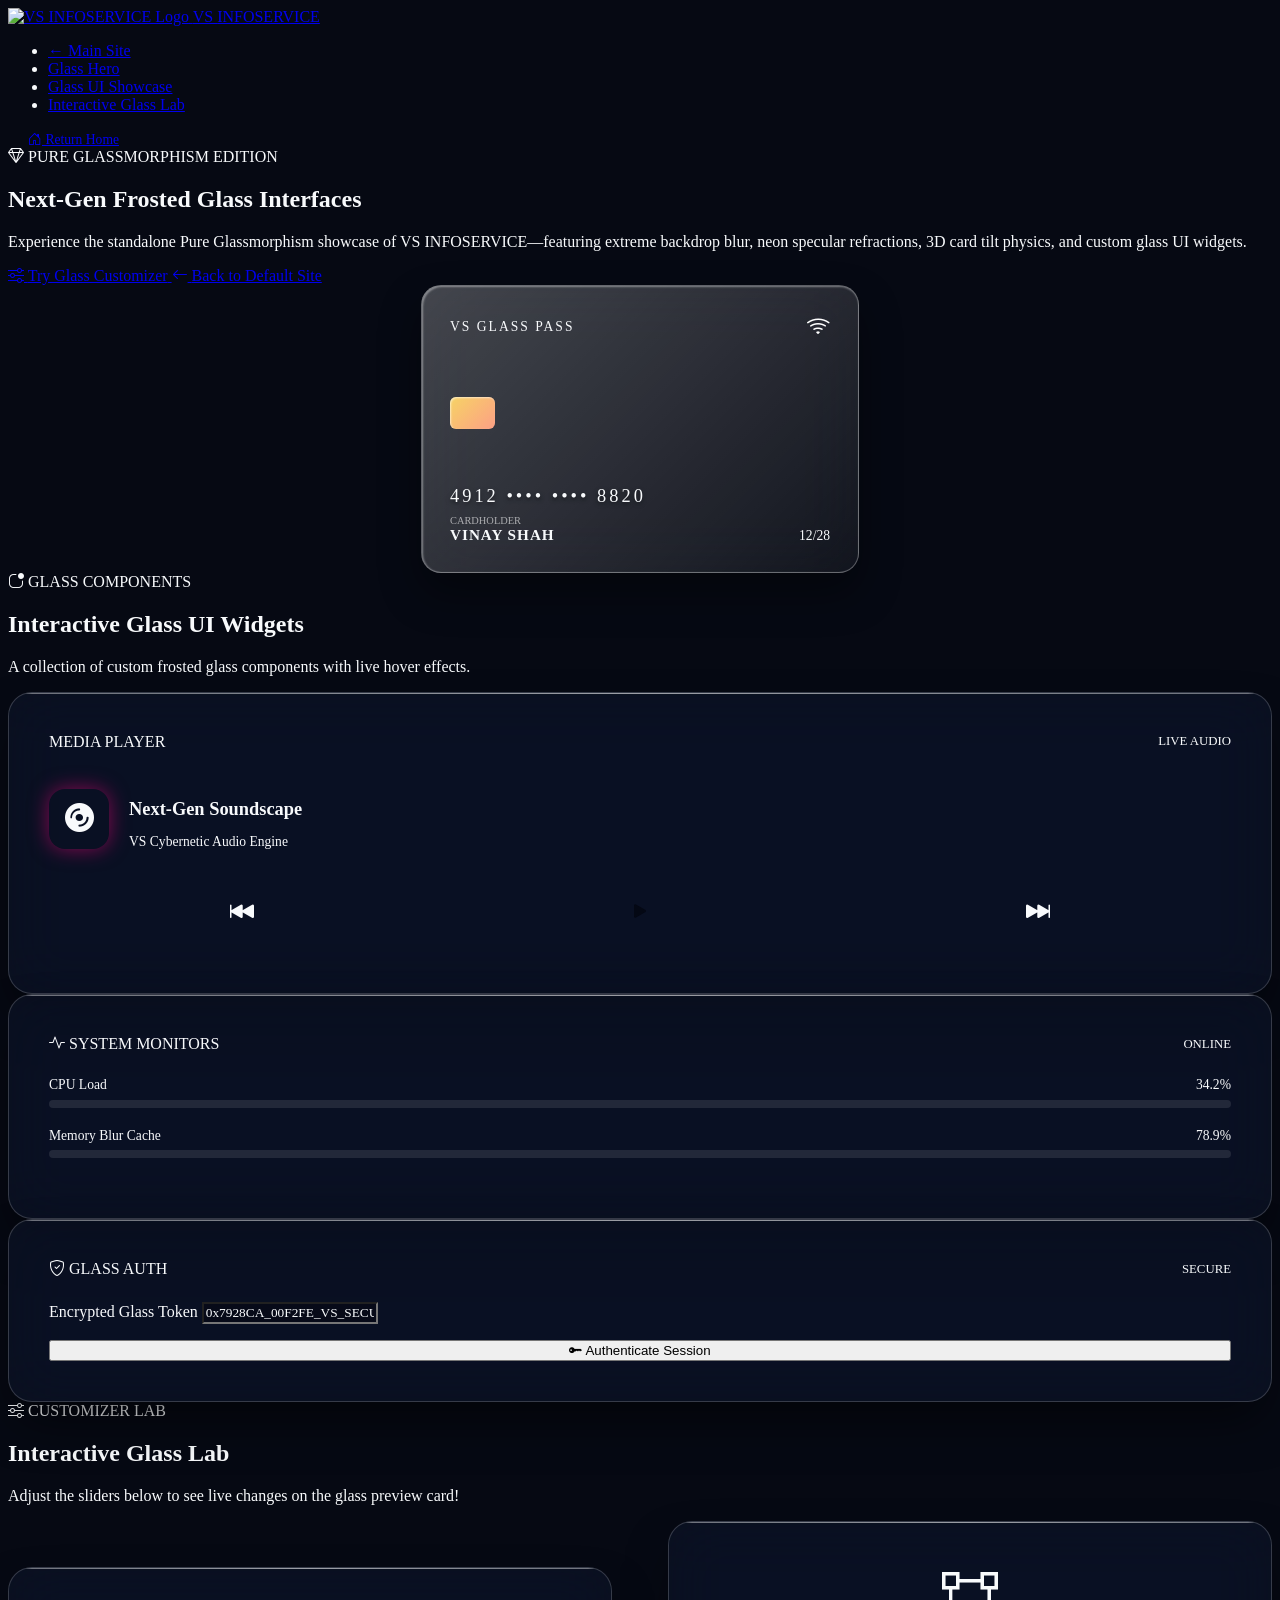
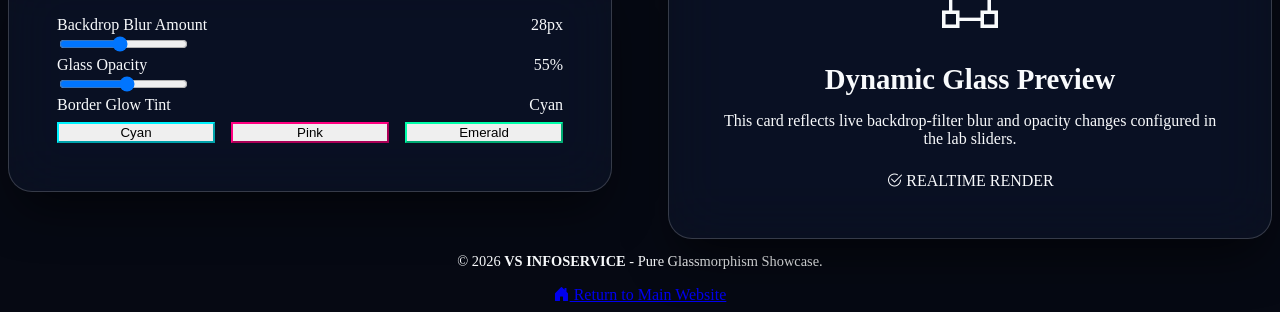
==== glassmorphism.html @ e8e10eae "Add files via upload" ====
<!DOCTYPE html>
<html lang="en">
<head>
  <meta charset="UTF-8">
  <meta name="viewport" content="width=device-width, initial-scale=1.0">
  <title>VS INFOSERVICE | Pure Glassmorphism Edition</title>
  <meta name="description" content="Pure Glassmorphism Edition showcase for VS INFOSERVICE featuring frosted glass interfaces, refractive physics, 3D card tilt, and interactive glass UI controls.">

  <!-- Favicon -->
  <link rel="icon" href="https://vsinfoservice.in/assets/img/favicon.png" type="image/png">

  <!-- Fonts & Icons -->
  <link rel="preconnect" href="https://fonts.googleapis.com">
  <link rel="preconnect" href="https://fonts.gstatic.com" crossorigin>
  <link href="https://fonts.googleapis.com/css2?family=Fira+Code:wght@400;600&family=Inter:wght@300;400;500;600;700&family=Outfit:wght@400;500;600;700;800;900&display=swap" rel="stylesheet">
  <link rel="stylesheet" href="https://cdn.jsdelivr.net/npm/bootstrap-icons@1.11.3/font/bootstrap-icons.css">

  <!-- Main Stylesheet -->
  <link rel="stylesheet" href="css/styles.css">

  <style>
    /* Dedicated Pure Glassmorphism Page Styles */
    body.pure-glass-page {
      background-color: #060913 !important;
      color: #f8fafc !important;
    }

    body.pure-glass-page::before {
      background: radial-gradient(circle, rgba(0, 242, 254, 0.25) 0%, rgba(121, 40, 202, 0.2) 50%, transparent 80%) !important;
      width: 700px !important;
      height: 700px !important;
    }

    body.pure-glass-page::after {
      background: radial-gradient(circle, rgba(255, 0, 128, 0.2) 0%, rgba(0, 242, 254, 0.15) 50%, transparent 80%) !important;
      width: 650px !important;
      height: 650px !important;
    }

    .pure-glass-card {
      background: rgba(15, 23, 42, 0.55) !important;
      backdrop-filter: blur(28px) saturate(180%) !important;
      -webkit-backdrop-filter: blur(28px) saturate(180%) !important;
      border: 1px solid rgba(255, 255, 255, 0.18) !important;
      box-shadow: 0 25px 50px -12px rgba(0, 0, 0, 0.6) !important;
      border-radius: 24px;
      position: relative;
      overflow: hidden;
    }

    .pure-glass-card::before {
      content: '';
      position: absolute;
      top: 0;
      left: -100%;
      width: 300%;
      height: 1px;
      background: linear-gradient(90deg, transparent, rgba(255, 255, 255, 0.6), transparent);
    }

    .glass-credit-card {
      width: 100%;
      max-width: 380px;
      height: 230px;
      border-radius: 20px;
      padding: 1.75rem;
      display: flex;
      flex-direction: column;
      justify-content: space-between;
      background: linear-gradient(135deg, rgba(255, 255, 255, 0.25) 0%, rgba(255, 255, 255, 0.05) 100%);
      backdrop-filter: blur(30px);
      border: 1px solid rgba(255, 255, 255, 0.3);
      box-shadow: 0 20px 40px rgba(0, 0, 0, 0.4), inset 1px 1px 2px rgba(255, 255, 255, 0.4);
      margin: 0 auto;
      transform-style: preserve-3d;
      transition: transform 0.15s ease-out;
    }

    .glass-chip {
      width: 45px;
      height: 32px;
      border-radius: 6px;
      background: linear-gradient(135deg, #f6d365 0%, #fda085 100%);
      box-shadow: inset 1px 1px 2px rgba(255, 255, 255, 0.6);
    }

    .glass-controls-panel {
      padding: 1.5rem;
      margin-top: 2rem;
      border-radius: 16px;
      background: rgba(255, 255, 255, 0.04);
      border: 1px solid rgba(255, 255, 255, 0.1);
    }
  </style>
</head>
<body class="pure-glass-page dark-theme">

  <!-- Custom Pointer Glow -->
  <div id="custom-cursor-dot" class="custom-cursor-dot"></div>

  <!-- Three.js 3D Canvas -->
  <div id="webgl-container"></div>

  <!-- Navigation Bar -->
  <header>
    <nav class="navbar" id="navbar">
      <a href="index.html" class="navbar-brand">
        <img src="assets/img/logo.png" alt="VS INFOSERVICE Logo" class="brand-logo-img" onerror="this.onerror=null; this.src='https://vsinfoservice.in/assets/img/logo.png';">
        <span class="brand-name">VS <span class="gradient-text">INFOSERVICE</span></span>
      </a>

      <ul class="nav-links">
        <li><a href="index.html" class="nav-link">← Main Site</a></li>
        <li><a href="#hero" class="nav-link active">Glass Hero</a></li>
        <li><a href="#widgets" class="nav-link">Glass UI Showcase</a></li>
        <li><a href="#lab" class="nav-link">Interactive Glass Lab</a></li>
      </ul>

      <div>
        <a href="index.html" class="btn btn-secondary" style="padding: 0.5rem 1.25rem; font-size: 0.85rem;">
          <i class="bi bi-house-door"></i> Return Home
        </a>
      </div>
    </nav>
  </header>

  <main>
    <!-- ==================== HERO SECTION ==================== -->
    <section id="hero" class="hero">
      <div class="container">
        <div class="hero-grid">
          
          <div class="hero-content">
            <div class="section-tag">
              <i class="bi bi-gem"></i> PURE GLASSMORPHISM EDITION
            </div>
            
            <h1 class="hero-title">
              Next-Gen <span class="gradient-text">Frosted Glass</span> Interfaces
            </h1>
            
            <p class="hero-description">
              Experience the standalone Pure Glassmorphism showcase of VS INFOSERVICE—featuring extreme backdrop blur, neon specular refractions, 3D card tilt physics, and custom glass UI widgets.
            </p>

            <div class="hero-actions">
              <a href="#lab" class="btn btn-primary">
                <i class="bi bi-sliders"></i>
                <span>Try Glass Customizer</span>
              </a>

              <a href="index.html" class="btn btn-secondary">
                <i class="bi bi-arrow-left"></i>
                <span>Back to Default Site</span>
              </a>
            </div>
          </div>

          <!-- Glass Credit Card 3D Showcase -->
          <div class="hero-stage-container">
            <div class="glass-credit-card" id="tilt-card-demo" data-tilt>
              <div style="display: flex; justify-content: space-between; align-items: center;">
                <span style="font-family: var(--font-mono); font-size: 0.85rem; letter-spacing: 2px; color: var(--primary-cyan);">VS GLASS PASS</span>
                <i class="bi bi-wifi" style="font-size: 1.5rem; color: #fff;"></i>
              </div>

              <div style="display: flex; align-items: center; gap: 1rem;">
                <div class="glass-chip"></div>
                <i class="bi bi-contactless" style="font-size: 1.8rem; color: rgba(255,255,255,0.7);"></i>
              </div>

              <div>
                <div style="font-family: var(--font-mono); font-size: 1.15rem; letter-spacing: 3px; margin-bottom: 0.5rem; text-shadow: 0 2px 4px rgba(0,0,0,0.5);">
                  4912 •••• •••• 8820
                </div>
                <div style="display: flex; justify-content: space-between; align-items: flex-end;">
                  <div>
                    <div style="font-size: 0.65rem; text-transform: uppercase; color: rgba(255,255,255,0.6);">Cardholder</div>
                    <div style="font-weight: 700; font-size: 0.95rem; letter-spacing: 1px;">VINAY SHAH</div>
                  </div>
                  <div style="font-family: var(--font-mono); font-size: 0.85rem; color: var(--primary-cyan);">12/28</div>
                </div>
              </div>
            </div>
          </div>

        </div>
      </div>
    </section>

    <!-- ==================== INTERACTIVE WIDGETS SHOWCASE ==================== -->
    <section id="widgets" class="section">
      <div class="container">
        <div class="section-header">
          <div class="section-tag"><i class="bi bi-app-indicator"></i> GLASS COMPONENTS</div>
          <h2 class="section-title">Interactive Glass UI <span class="gradient-text">Widgets</span></h2>
          <p class="section-subtitle">A collection of custom frosted glass components with live hover effects.</p>
        </div>

        <div class="services-grid">
          
          <!-- Widget 1: Glass Sound Controller -->
          <div class="pure-glass-card" style="padding: 2.5rem;" data-tilt>
            <div style="display: flex; justify-content: space-between; align-items: center; margin-bottom: 1.5rem;">
              <span class="section-tag" style="margin: 0;"><i class="bi bi-music-note-beamer"></i> MEDIA PLAYER</span>
              <span style="color: var(--primary-pink); font-family: var(--font-mono); font-size: 0.8rem;">LIVE AUDIO</span>
            </div>

            <div style="display: flex; align-items: center; gap: 1.25rem; margin-bottom: 1.5rem;">
              <div style="width: 60px; height: 60px; border-radius: 16px; background: var(--gradient-purple-pink); display: flex; align-items: center; justify-content: center; font-size: 1.8rem; box-shadow: 0 0 20px rgba(255,0,128,0.5);">
                <i class="bi bi-disc-fill"></i>
              </div>
              <div>
                <h4 style="font-size: 1.15rem; margin-bottom: 0.2rem;">Next-Gen Soundscape</h4>
                <p style="font-size: 0.85rem; color: var(--text-muted);">VS Cybernetic Audio Engine</p>
              </div>
            </div>

            <div style="display: flex; align-items: center; justify-content: space-around; font-size: 1.5rem; margin-bottom: 1rem;">
              <i class="bi bi-skip-backward-fill" style="cursor: pointer; color: var(--text-muted);"></i>
              <div style="width: 50px; height: 50px; border-radius: 50%; background: var(--gradient-cyan-blue); display: flex; align-items: center; justify-content: center; color: #040814; cursor: pointer; box-shadow: 0 0 20px var(--primary-cyan);">
                <i class="bi bi-play-fill"></i>
              </div>
              <i class="bi bi-skip-forward-fill" style="cursor: pointer; color: var(--text-muted);"></i>
            </div>
          </div>

          <!-- Widget 2: Glass System Telemetry -->
          <div class="pure-glass-card" style="padding: 2.5rem;" data-tilt>
            <div style="display: flex; justify-content: space-between; align-items: center; margin-bottom: 1.5rem;">
              <span class="section-tag" style="margin: 0;"><i class="bi bi-activity"></i> SYSTEM MONITORS</span>
              <span style="color: var(--primary-emerald); font-family: var(--font-mono); font-size: 0.8rem;">ONLINE</span>
            </div>

            <div style="margin-bottom: 1.25rem;">
              <div style="display: flex; justify-content: space-between; font-size: 0.85rem; margin-bottom: 0.4rem;">
                <span>CPU Load</span>
                <span style="color: var(--primary-cyan); font-family: var(--font-mono);">34.2%</span>
              </div>
              <div style="width: 100%; height: 8px; border-radius: 4px; background: rgba(255,255,255,0.1); overflow: hidden;">
                <div style="width: 34.2%; height: 100%; background: var(--gradient-cyan-blue); border-radius: 4px;"></div>
              </div>
            </div>

            <div style="margin-bottom: 1.25rem;">
              <div style="display: flex; justify-content: space-between; font-size: 0.85rem; margin-bottom: 0.4rem;">
                <span>Memory Blur Cache</span>
                <span style="color: var(--primary-pink); font-family: var(--font-mono);">78.9%</span>
              </div>
              <div style="width: 100%; height: 8px; border-radius: 4px; background: rgba(255,255,255,0.1); overflow: hidden;">
                <div style="width: 78.9%; height: 100%; background: var(--gradient-purple-pink); border-radius: 4px;"></div>
              </div>
            </div>
          </div>

          <!-- Widget 3: Glass Security Terminal -->
          <div class="pure-glass-card" style="padding: 2.5rem;" data-tilt>
            <div style="display: flex; justify-content: space-between; align-items: center; margin-bottom: 1.5rem;">
              <span class="section-tag" style="margin: 0;"><i class="bi bi-shield-check"></i> GLASS AUTH</span>
              <span style="color: var(--primary-cyan); font-family: var(--font-mono); font-size: 0.8rem;">SECURE</span>
            </div>

            <div style="margin-bottom: 1rem;">
              <label class="form-label">Encrypted Glass Token</label>
              <input type="text" class="form-input" value="0x7928CA_00F2FE_VS_SECURE" readonly style="font-family: var(--font-mono); color: var(--primary-cyan); background: rgba(0,0,0,0.3);">
            </div>

            <button class="btn btn-glow" style="width: 100%;">
              <i class="bi bi-key-fill"></i>
              <span>Authenticate Session</span>
            </button>
          </div>

        </div>
      </div>
    </section>

    <!-- ==================== INTERACTIVE GLASS LAB ==================== -->
    <section id="lab" class="section">
      <div class="container">
        <div class="section-header">
          <div class="section-tag"><i class="bi bi-sliders"></i> CUSTOMIZER LAB</div>
          <h2 class="section-title">Interactive Glass <span class="gradient-text">Lab</span></h2>
          <p class="section-subtitle">Adjust the sliders below to see live changes on the glass preview card!</p>
        </div>

        <div style="display: grid; grid-template-columns: 1fr 1fr; gap: 3.5rem; align-items: center;">
          
          <!-- Controls Form -->
          <div class="pure-glass-card" style="padding: 3rem;">
            <div class="form-group">
              <label class="form-label" style="display: flex; justify-content: space-between;">
                <span>Backdrop Blur Amount</span>
                <span id="blur-val" style="color: var(--primary-cyan); font-family: var(--font-mono);">28px</span>
              </label>
              <input type="range" min="0" max="60" value="28" class="range-slider" id="blur-slider">
            </div>

            <div class="form-group">
              <label class="form-label" style="display: flex; justify-content: space-between;">
                <span>Glass Opacity</span>
                <span id="opacity-val" style="color: var(--primary-cyan); font-family: var(--font-mono);">55%</span>
              </label>
              <input type="range" min="10" max="95" value="55" class="range-slider" id="opacity-slider">
            </div>

            <div class="form-group">
              <label class="form-label" style="display: flex; justify-content: space-between;">
                <span>Border Glow Tint</span>
                <span id="border-val" style="color: var(--primary-cyan); font-family: var(--font-mono);">Cyan</span>
              </label>
              <div style="display: flex; gap: 1rem; margin-top: 0.5rem;">
                <button type="button" class="btn btn-secondary color-pick-btn" data-color="#00f2fe" style="flex: 1; border-color: #00f2fe;">Cyan</button>
                <button type="button" class="btn btn-secondary color-pick-btn" data-color="#ff0080" style="flex: 1; border-color: #ff0080;">Pink</button>
                <button type="button" class="btn btn-secondary color-pick-btn" data-color="#00ffaa" style="flex: 1; border-color: #00ffaa;">Emerald</button>
              </div>
            </div>
          </div>

          <!-- Dynamic Glass Preview Target -->
          <div>
            <div class="pure-glass-card" id="lab-target-card" style="padding: 3rem; text-align: center;" data-tilt>
              <i class="bi bi-bounding-box" style="font-size: 3.5rem; color: var(--primary-cyan); margin-bottom: 1rem; display: block;"></i>
              <h3 style="font-size: 1.8rem; margin-bottom: 0.75rem;">Dynamic Glass Preview</h3>
              <p style="color: var(--text-muted); margin-bottom: 1.5rem;">
                This card reflects live backdrop-filter blur and opacity changes configured in the lab sliders.
              </p>
              <span class="section-tag" style="margin: 0;"><i class="bi bi-check2-circle"></i> REALTIME RENDER</span>
            </div>
          </div>

        </div>
      </div>
    </section>
  </main>

  <!-- Footer -->
  <footer class="footer">
    <div class="container text-center" style="text-align: center;">
      <p style="color: var(--text-muted); font-size: 0.9rem; margin-bottom: 1rem;">
        &copy; 2026 <strong>VS INFOSERVICE</strong> - Pure Glassmorphism Showcase.
      </p>
      <a href="index.html" class="btn btn-primary">
        <i class="bi bi-house-door-fill"></i> Return to Main Website
      </a>
    </div>
  </footer>

  <!-- Three.js CDN -->
  <script src="https://cdnjs.cloudflare.com/ajax/libs/three.js/r128/three.min.js"></script>

  <!-- Custom Scripts -->
  <script src="js/3d-scene.js"></script>
  <script src="js/main.js"></script>

  <!-- Glass Lab Customizer Script -->
  <script>
    document.addEventListener('DOMContentLoaded', () => {
      const blurSlider = document.getElementById('blur-slider');
      const opacitySlider = document.getElementById('opacity-slider');
      const blurVal = document.getElementById('blur-val');
      const opacityVal = document.getElementById('opacity-val');
      const borderVal = document.getElementById('border-val');
      const targetCard = document.getElementById('lab-target-card');
      const colorBtns = document.querySelectorAll('.color-pick-btn');

      if (!blurSlider || !opacitySlider || !targetCard) return;

      function updateGlass() {
        const blur = blurSlider.value;
        const opacity = opacitySlider.value / 100;

        blurVal.innerText = `${blur}px`;
        opacityVal.innerText = `${opacitySlider.value}%`;

        targetCard.style.backdropFilter = `blur(${blur}px) saturate(180%)`;
        targetCard.style.webkitBackdropFilter = `blur(${blur}px) saturate(180%)`;
        targetCard.style.background = `rgba(15, 23, 42, ${opacity})`;
      }

      blurSlider.addEventListener('input', updateGlass);
      opacitySlider.addEventListener('input', updateGlass);

      colorBtns.forEach(btn => {
        btn.addEventListener('click', () => {
          const color = btn.getAttribute('data-color');
          targetCard.style.borderColor = color;
          targetCard.style.boxShadow = `0 20px 50px ${color}33`;
          borderVal.innerText = btn.innerText;
        });
      });
    });
  </script>
</body>
</html>
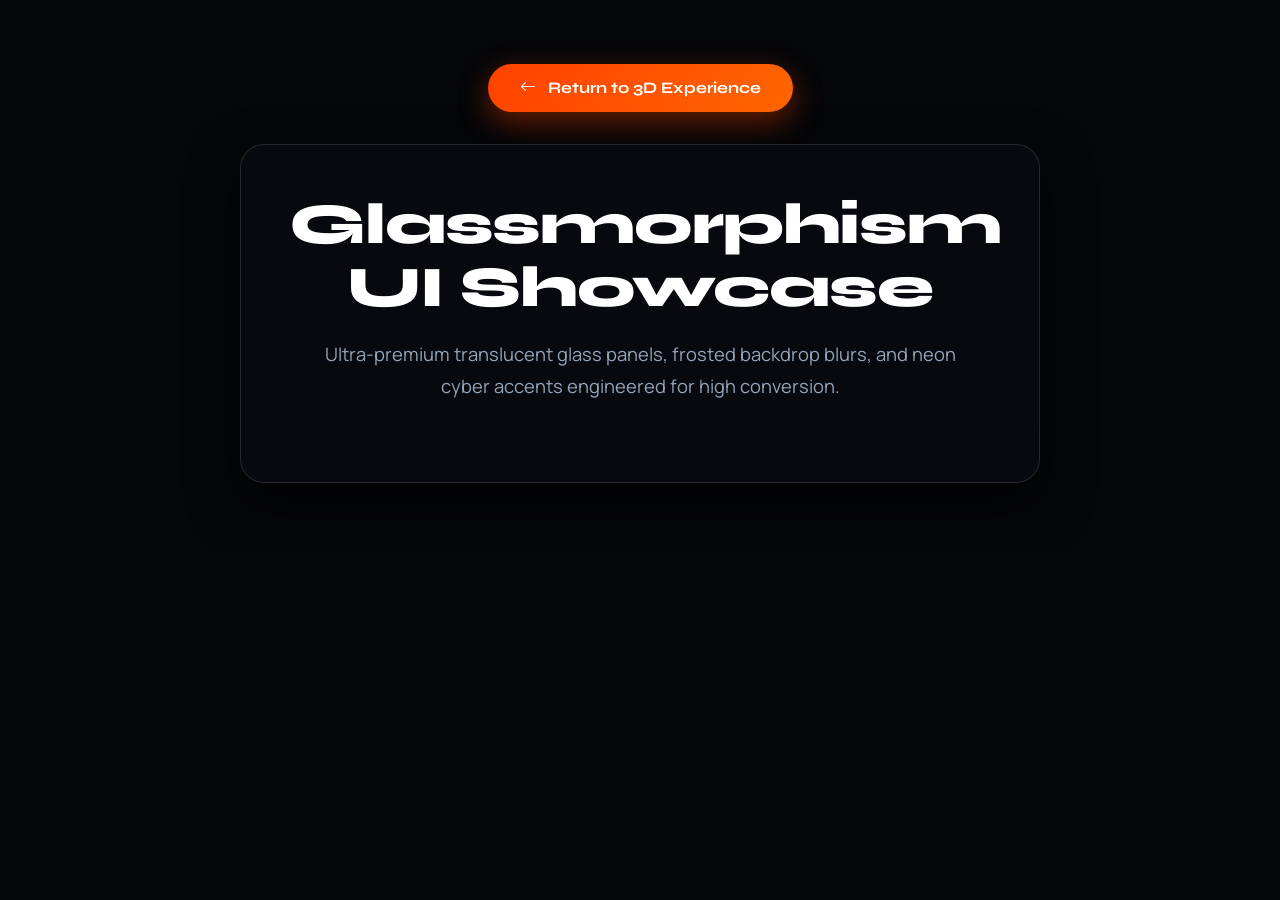
==== commit 8ea322bf: "Build continuous 11-section cinematic 3D scroll-driven tech journey" ====
--- a/glassmorphism.html
+++ b/glassmorphism.html
@@ -3,393 +3,19 @@
 <head>
   <meta charset="UTF-8">
   <meta name="viewport" content="width=device-width, initial-scale=1.0">
-  <title>VS INFOSERVICE | Pure Glassmorphism Edition</title>
-  <meta name="description" content="Pure Glassmorphism Edition showcase for VS INFOSERVICE featuring frosted glass interfaces, refractive physics, 3D card tilt, and interactive glass UI controls.">
-
-  <!-- Favicon -->
-  <link rel="icon" href="https://vsinfoservice.in/assets/img/favicon.png" type="image/png">
-
-  <!-- Fonts & Icons -->
-  <link rel="preconnect" href="https://fonts.googleapis.com">
-  <link rel="preconnect" href="https://fonts.gstatic.com" crossorigin>
-  <link href="https://fonts.googleapis.com/css2?family=Fira+Code:wght@400;600&family=Inter:wght@300;400;500;600;700&family=Outfit:wght@400;500;600;700;800;900&display=swap" rel="stylesheet">
+  <title>Glassmorphism Showcase | VS INFOSERVICE</title>
+  <link rel="stylesheet" href="css/styles.css">
   <link rel="stylesheet" href="https://cdn.jsdelivr.net/npm/bootstrap-icons@1.11.3/font/bootstrap-icons.css">
-
-  <!-- Main Stylesheet -->
-  <link rel="stylesheet" href="css/styles.css">
-
-  <style>
-    /* Dedicated Pure Glassmorphism Page Styles */
-    body.pure-glass-page {
-      background-color: #060913 !important;
-      color: #f8fafc !important;
-    }
-
-    body.pure-glass-page::before {
-      background: radial-gradient(circle, rgba(0, 242, 254, 0.25) 0%, rgba(121, 40, 202, 0.2) 50%, transparent 80%) !important;
-      width: 700px !important;
-      height: 700px !important;
-    }
-
-    body.pure-glass-page::after {
-      background: radial-gradient(circle, rgba(255, 0, 128, 0.2) 0%, rgba(0, 242, 254, 0.15) 50%, transparent 80%) !important;
-      width: 650px !important;
-      height: 650px !important;
-    }
-
-    .pure-glass-card {
-      background: rgba(15, 23, 42, 0.55) !important;
-      backdrop-filter: blur(28px) saturate(180%) !important;
-      -webkit-backdrop-filter: blur(28px) saturate(180%) !important;
-      border: 1px solid rgba(255, 255, 255, 0.18) !important;
-      box-shadow: 0 25px 50px -12px rgba(0, 0, 0, 0.6) !important;
-      border-radius: 24px;
-      position: relative;
-      overflow: hidden;
-    }
-
-    .pure-glass-card::before {
-      content: '';
-      position: absolute;
-      top: 0;
-      left: -100%;
-      width: 300%;
-      height: 1px;
-      background: linear-gradient(90deg, transparent, rgba(255, 255, 255, 0.6), transparent);
-    }
-
-    .glass-credit-card {
-      width: 100%;
-      max-width: 380px;
-      height: 230px;
-      border-radius: 20px;
-      padding: 1.75rem;
-      display: flex;
-      flex-direction: column;
-      justify-content: space-between;
-      background: linear-gradient(135deg, rgba(255, 255, 255, 0.25) 0%, rgba(255, 255, 255, 0.05) 100%);
-      backdrop-filter: blur(30px);
-      border: 1px solid rgba(255, 255, 255, 0.3);
-      box-shadow: 0 20px 40px rgba(0, 0, 0, 0.4), inset 1px 1px 2px rgba(255, 255, 255, 0.4);
-      margin: 0 auto;
-      transform-style: preserve-3d;
-      transition: transform 0.15s ease-out;
-    }
-
-    .glass-chip {
-      width: 45px;
-      height: 32px;
-      border-radius: 6px;
-      background: linear-gradient(135deg, #f6d365 0%, #fda085 100%);
-      box-shadow: inset 1px 1px 2px rgba(255, 255, 255, 0.6);
-    }
-
-    .glass-controls-panel {
-      padding: 1.5rem;
-      margin-top: 2rem;
-      border-radius: 16px;
-      background: rgba(255, 255, 255, 0.04);
-      border: 1px solid rgba(255, 255, 255, 0.1);
-    }
-  </style>
 </head>
-<body class="pure-glass-page dark-theme">
-
-  <!-- Custom Pointer Glow -->
-  <div id="custom-cursor-dot" class="custom-cursor-dot"></div>
-
-  <!-- Three.js 3D Canvas -->
-  <div id="webgl-container"></div>
-
-  <!-- Navigation Bar -->
-  <header>
-    <nav class="navbar" id="navbar">
-      <a href="index.html" class="navbar-brand">
-        <img src="assets/img/logo.png" alt="VS INFOSERVICE Logo" class="brand-logo-img" onerror="this.onerror=null; this.src='https://vsinfoservice.in/assets/img/logo.png';">
-        <span class="brand-name">VS <span class="gradient-text">INFOSERVICE</span></span>
-      </a>
-
-      <ul class="nav-links">
-        <li><a href="index.html" class="nav-link">← Main Site</a></li>
-        <li><a href="#hero" class="nav-link active">Glass Hero</a></li>
-        <li><a href="#widgets" class="nav-link">Glass UI Showcase</a></li>
-        <li><a href="#lab" class="nav-link">Interactive Glass Lab</a></li>
-      </ul>
-
-      <div>
-        <a href="index.html" class="btn btn-secondary" style="padding: 0.5rem 1.25rem; font-size: 0.85rem;">
-          <i class="bi bi-house-door"></i> Return Home
-        </a>
-      </div>
-    </nav>
-  </header>
-
-  <main>
-    <!-- ==================== HERO SECTION ==================== -->
-    <section id="hero" class="hero">
-      <div class="container">
-        <div class="hero-grid">
-          
-          <div class="hero-content">
-            <div class="section-tag">
-              <i class="bi bi-gem"></i> PURE GLASSMORPHISM EDITION
-            </div>
-            
-            <h1 class="hero-title">
-              Next-Gen <span class="gradient-text">Frosted Glass</span> Interfaces
-            </h1>
-            
-            <p class="hero-description">
-              Experience the standalone Pure Glassmorphism showcase of VS INFOSERVICE—featuring extreme backdrop blur, neon specular refractions, 3D card tilt physics, and custom glass UI widgets.
-            </p>
-
-            <div class="hero-actions">
-              <a href="#lab" class="btn btn-primary">
-                <i class="bi bi-sliders"></i>
-                <span>Try Glass Customizer</span>
-              </a>
-
-              <a href="index.html" class="btn btn-secondary">
-                <i class="bi bi-arrow-left"></i>
-                <span>Back to Default Site</span>
-              </a>
-            </div>
-          </div>
-
-          <!-- Glass Credit Card 3D Showcase -->
-          <div class="hero-stage-container">
-            <div class="glass-credit-card" id="tilt-card-demo" data-tilt>
-              <div style="display: flex; justify-content: space-between; align-items: center;">
-                <span style="font-family: var(--font-mono); font-size: 0.85rem; letter-spacing: 2px; color: var(--primary-cyan);">VS GLASS PASS</span>
-                <i class="bi bi-wifi" style="font-size: 1.5rem; color: #fff;"></i>
-              </div>
-
-              <div style="display: flex; align-items: center; gap: 1rem;">
-                <div class="glass-chip"></div>
-                <i class="bi bi-contactless" style="font-size: 1.8rem; color: rgba(255,255,255,0.7);"></i>
-              </div>
-
-              <div>
-                <div style="font-family: var(--font-mono); font-size: 1.15rem; letter-spacing: 3px; margin-bottom: 0.5rem; text-shadow: 0 2px 4px rgba(0,0,0,0.5);">
-                  4912 •••• •••• 8820
-                </div>
-                <div style="display: flex; justify-content: space-between; align-items: flex-end;">
-                  <div>
-                    <div style="font-size: 0.65rem; text-transform: uppercase; color: rgba(255,255,255,0.6);">Cardholder</div>
-                    <div style="font-weight: 700; font-size: 0.95rem; letter-spacing: 1px;">VINAY SHAH</div>
-                  </div>
-                  <div style="font-family: var(--font-mono); font-size: 0.85rem; color: var(--primary-cyan);">12/28</div>
-                </div>
-              </div>
-            </div>
-          </div>
-
-        </div>
-      </div>
-    </section>
-
-    <!-- ==================== INTERACTIVE WIDGETS SHOWCASE ==================== -->
-    <section id="widgets" class="section">
-      <div class="container">
-        <div class="section-header">
-          <div class="section-tag"><i class="bi bi-app-indicator"></i> GLASS COMPONENTS</div>
-          <h2 class="section-title">Interactive Glass UI <span class="gradient-text">Widgets</span></h2>
-          <p class="section-subtitle">A collection of custom frosted glass components with live hover effects.</p>
-        </div>
-
-        <div class="services-grid">
-          
-          <!-- Widget 1: Glass Sound Controller -->
-          <div class="pure-glass-card" style="padding: 2.5rem;" data-tilt>
-            <div style="display: flex; justify-content: space-between; align-items: center; margin-bottom: 1.5rem;">
-              <span class="section-tag" style="margin: 0;"><i class="bi bi-music-note-beamer"></i> MEDIA PLAYER</span>
-              <span style="color: var(--primary-pink); font-family: var(--font-mono); font-size: 0.8rem;">LIVE AUDIO</span>
-            </div>
-
-            <div style="display: flex; align-items: center; gap: 1.25rem; margin-bottom: 1.5rem;">
-              <div style="width: 60px; height: 60px; border-radius: 16px; background: var(--gradient-purple-pink); display: flex; align-items: center; justify-content: center; font-size: 1.8rem; box-shadow: 0 0 20px rgba(255,0,128,0.5);">
-                <i class="bi bi-disc-fill"></i>
-              </div>
-              <div>
-                <h4 style="font-size: 1.15rem; margin-bottom: 0.2rem;">Next-Gen Soundscape</h4>
-                <p style="font-size: 0.85rem; color: var(--text-muted);">VS Cybernetic Audio Engine</p>
-              </div>
-            </div>
-
-            <div style="display: flex; align-items: center; justify-content: space-around; font-size: 1.5rem; margin-bottom: 1rem;">
-              <i class="bi bi-skip-backward-fill" style="cursor: pointer; color: var(--text-muted);"></i>
-              <div style="width: 50px; height: 50px; border-radius: 50%; background: var(--gradient-cyan-blue); display: flex; align-items: center; justify-content: center; color: #040814; cursor: pointer; box-shadow: 0 0 20px var(--primary-cyan);">
-                <i class="bi bi-play-fill"></i>
-              </div>
-              <i class="bi bi-skip-forward-fill" style="cursor: pointer; color: var(--text-muted);"></i>
-            </div>
-          </div>
-
-          <!-- Widget 2: Glass System Telemetry -->
-          <div class="pure-glass-card" style="padding: 2.5rem;" data-tilt>
-            <div style="display: flex; justify-content: space-between; align-items: center; margin-bottom: 1.5rem;">
-              <span class="section-tag" style="margin: 0;"><i class="bi bi-activity"></i> SYSTEM MONITORS</span>
-              <span style="color: var(--primary-emerald); font-family: var(--font-mono); font-size: 0.8rem;">ONLINE</span>
-            </div>
-
-            <div style="margin-bottom: 1.25rem;">
-              <div style="display: flex; justify-content: space-between; font-size: 0.85rem; margin-bottom: 0.4rem;">
-                <span>CPU Load</span>
-                <span style="color: var(--primary-cyan); font-family: var(--font-mono);">34.2%</span>
-              </div>
-              <div style="width: 100%; height: 8px; border-radius: 4px; background: rgba(255,255,255,0.1); overflow: hidden;">
-                <div style="width: 34.2%; height: 100%; background: var(--gradient-cyan-blue); border-radius: 4px;"></div>
-              </div>
-            </div>
-
-            <div style="margin-bottom: 1.25rem;">
-              <div style="display: flex; justify-content: space-between; font-size: 0.85rem; margin-bottom: 0.4rem;">
-                <span>Memory Blur Cache</span>
-                <span style="color: var(--primary-pink); font-family: var(--font-mono);">78.9%</span>
-              </div>
-              <div style="width: 100%; height: 8px; border-radius: 4px; background: rgba(255,255,255,0.1); overflow: hidden;">
-                <div style="width: 78.9%; height: 100%; background: var(--gradient-purple-pink); border-radius: 4px;"></div>
-              </div>
-            </div>
-          </div>
-
-          <!-- Widget 3: Glass Security Terminal -->
-          <div class="pure-glass-card" style="padding: 2.5rem;" data-tilt>
-            <div style="display: flex; justify-content: space-between; align-items: center; margin-bottom: 1.5rem;">
-              <span class="section-tag" style="margin: 0;"><i class="bi bi-shield-check"></i> GLASS AUTH</span>
-              <span style="color: var(--primary-cyan); font-family: var(--font-mono); font-size: 0.8rem;">SECURE</span>
-            </div>
-
-            <div style="margin-bottom: 1rem;">
-              <label class="form-label">Encrypted Glass Token</label>
-              <input type="text" class="form-input" value="0x7928CA_00F2FE_VS_SECURE" readonly style="font-family: var(--font-mono); color: var(--primary-cyan); background: rgba(0,0,0,0.3);">
-            </div>
-
-            <button class="btn btn-glow" style="width: 100%;">
-              <i class="bi bi-key-fill"></i>
-              <span>Authenticate Session</span>
-            </button>
-          </div>
-
-        </div>
-      </div>
-    </section>
-
-    <!-- ==================== INTERACTIVE GLASS LAB ==================== -->
-    <section id="lab" class="section">
-      <div class="container">
-        <div class="section-header">
-          <div class="section-tag"><i class="bi bi-sliders"></i> CUSTOMIZER LAB</div>
-          <h2 class="section-title">Interactive Glass <span class="gradient-text">Lab</span></h2>
-          <p class="section-subtitle">Adjust the sliders below to see live changes on the glass preview card!</p>
-        </div>
-
-        <div style="display: grid; grid-template-columns: 1fr 1fr; gap: 3.5rem; align-items: center;">
-          
-          <!-- Controls Form -->
-          <div class="pure-glass-card" style="padding: 3rem;">
-            <div class="form-group">
-              <label class="form-label" style="display: flex; justify-content: space-between;">
-                <span>Backdrop Blur Amount</span>
-                <span id="blur-val" style="color: var(--primary-cyan); font-family: var(--font-mono);">28px</span>
-              </label>
-              <input type="range" min="0" max="60" value="28" class="range-slider" id="blur-slider">
-            </div>
-
-            <div class="form-group">
-              <label class="form-label" style="display: flex; justify-content: space-between;">
-                <span>Glass Opacity</span>
-                <span id="opacity-val" style="color: var(--primary-cyan); font-family: var(--font-mono);">55%</span>
-              </label>
-              <input type="range" min="10" max="95" value="55" class="range-slider" id="opacity-slider">
-            </div>
-
-            <div class="form-group">
-              <label class="form-label" style="display: flex; justify-content: space-between;">
-                <span>Border Glow Tint</span>
-                <span id="border-val" style="color: var(--primary-cyan); font-family: var(--font-mono);">Cyan</span>
-              </label>
-              <div style="display: flex; gap: 1rem; margin-top: 0.5rem;">
-                <button type="button" class="btn btn-secondary color-pick-btn" data-color="#00f2fe" style="flex: 1; border-color: #00f2fe;">Cyan</button>
-                <button type="button" class="btn btn-secondary color-pick-btn" data-color="#ff0080" style="flex: 1; border-color: #ff0080;">Pink</button>
-                <button type="button" class="btn btn-secondary color-pick-btn" data-color="#00ffaa" style="flex: 1; border-color: #00ffaa;">Emerald</button>
-              </div>
-            </div>
-          </div>
-
-          <!-- Dynamic Glass Preview Target -->
-          <div>
-            <div class="pure-glass-card" id="lab-target-card" style="padding: 3rem; text-align: center;" data-tilt>
-              <i class="bi bi-bounding-box" style="font-size: 3.5rem; color: var(--primary-cyan); margin-bottom: 1rem; display: block;"></i>
-              <h3 style="font-size: 1.8rem; margin-bottom: 0.75rem;">Dynamic Glass Preview</h3>
-              <p style="color: var(--text-muted); margin-bottom: 1.5rem;">
-                This card reflects live backdrop-filter blur and opacity changes configured in the lab sliders.
-              </p>
-              <span class="section-tag" style="margin: 0;"><i class="bi bi-check2-circle"></i> REALTIME RENDER</span>
-            </div>
-          </div>
-
-        </div>
-      </div>
-    </section>
-  </main>
-
-  <!-- Footer -->
-  <footer class="footer">
-    <div class="container text-center" style="text-align: center;">
-      <p style="color: var(--text-muted); font-size: 0.9rem; margin-bottom: 1rem;">
-        &copy; 2026 <strong>VS INFOSERVICE</strong> - Pure Glassmorphism Showcase.
-      </p>
-      <a href="index.html" class="btn btn-primary">
-        <i class="bi bi-house-door-fill"></i> Return to Main Website
-      </a>
+<body style="padding: 4rem 2rem;">
+  <div style="max-width: 800px; margin: 0 auto; text-align: center;">
+    <a href="index.html" class="btn-peach-pill" style="margin-bottom: 2rem;">
+      <i class="bi bi-arrow-left"></i> Return to 3D Experience
+    </a>
+    <div class="glass-panel" style="padding: 3rem;">
+      <h1 class="stage-headline">Glassmorphism UI Showcase</h1>
+      <p class="stage-description">Ultra-premium translucent glass panels, frosted backdrop blurs, and neon cyber accents engineered for high conversion.</p>
     </div>
-  </footer>
-
-  <!-- Three.js CDN -->
-  <script src="https://cdnjs.cloudflare.com/ajax/libs/three.js/r128/three.min.js"></script>
-
-  <!-- Custom Scripts -->
-  <script src="js/3d-scene.js"></script>
-  <script src="js/main.js"></script>
-
-  <!-- Glass Lab Customizer Script -->
-  <script>
-    document.addEventListener('DOMContentLoaded', () => {
-      const blurSlider = document.getElementById('blur-slider');
-      const opacitySlider = document.getElementById('opacity-slider');
-      const blurVal = document.getElementById('blur-val');
-      const opacityVal = document.getElementById('opacity-val');
-      const borderVal = document.getElementById('border-val');
-      const targetCard = document.getElementById('lab-target-card');
-      const colorBtns = document.querySelectorAll('.color-pick-btn');
-
-      if (!blurSlider || !opacitySlider || !targetCard) return;
-
-      function updateGlass() {
-        const blur = blurSlider.value;
-        const opacity = opacitySlider.value / 100;
-
-        blurVal.innerText = `${blur}px`;
-        opacityVal.innerText = `${opacitySlider.value}%`;
-
-        targetCard.style.backdropFilter = `blur(${blur}px) saturate(180%)`;
-        targetCard.style.webkitBackdropFilter = `blur(${blur}px) saturate(180%)`;
-        targetCard.style.background = `rgba(15, 23, 42, ${opacity})`;
-      }
-
-      blurSlider.addEventListener('input', updateGlass);
-      opacitySlider.addEventListener('input', updateGlass);
-
-      colorBtns.forEach(btn => {
-        btn.addEventListener('click', () => {
-          const color = btn.getAttribute('data-color');
-          targetCard.style.borderColor = color;
-          targetCard.style.boxShadow = `0 20px 50px ${color}33`;
-          borderVal.innerText = btn.innerText;
-        });
-      });
-    });
-  </script>
+  </div>
 </body>
 </html>
--- a/css/styles.css
+++ b/css/styles.css
@@ -0,0 +1,353 @@
+/* ==========================================================================
+   VS INFOSERVICE - 11-Section Cinematic Scroll Journey Architecture
+   ========================================================================== */
+
+@import url('https://fonts.googleapis.com/css2?family=Fira+Code:wght@400;600&family=Inter:wght@300;400;500;600;700&family=Manrope:wght@400;500;600;700;800&family=Outfit:wght@400;500;600;700;800;900&family=Syne:wght@600;700;800&display=swap');
+
+:root {
+  --font-heading: 'Syne', 'Outfit', -apple-system, BlinkMacSystemFont, sans-serif;
+  --font-primary: 'Outfit', sans-serif;
+  --font-body: 'Manrope', 'Inter', sans-serif;
+  --font-mono: 'Fira Code', monospace;
+
+  /* Premium Obsidian Dark Palette */
+  --bg-deep: #050608;
+  --bg-dark: #090c12;
+  --bg-surface: #0f131d;
+  --bg-card: rgba(15, 19, 29, 0.75);
+
+  --primary-flame: #ff4100;
+  --primary-cyan: #00f2fe;
+  --primary-purple: #7928ca;
+  --primary-emerald: #00ffaa;
+  --primary-pink: #ff0080;
+
+  --gradient-flame: linear-gradient(135deg, #ff4100 0%, #ff6600 100%);
+  --gradient-cyan: linear-gradient(135deg, #00f2fe 0%, #4facfe 100%);
+  --gradient-neon: linear-gradient(135deg, #ff4100 0%, #00f2fe 50%, #7928ca 100%);
+
+  --text-main: #f8fafc;
+  --text-muted: #94a3b8;
+  --text-dim: #64748b;
+
+  --border-glass: rgba(255, 255, 255, 0.12);
+  --border-glow: rgba(255, 65, 0, 0.4);
+
+  --glass-bg: rgba(9, 12, 18, 0.72);
+  --glass-blur: blur(24px) saturate(160%);
+  --glass-shadow: 0 20px 50px rgba(0, 0, 0, 0.6);
+
+  --transition-smooth: all 0.4s cubic-bezier(0.165, 0.84, 0.44, 1);
+  --transition-spring: all 0.5s cubic-bezier(0.175, 0.885, 0.32, 1.275);
+}
+
+/* --- Base & Scroll Reset --- */
+*, *::before, *::after {
+  box-sizing: border-box;
+  margin: 0;
+  padding: 0;
+}
+
+html, body {
+  width: 100%;
+  background-color: var(--bg-deep);
+  color: var(--text-main);
+  font-family: var(--font-body);
+  overflow-x: hidden;
+  scrollbar-width: thin;
+  scrollbar-color: var(--primary-flame) var(--bg-deep);
+}
+
+::selection {
+  background: var(--primary-flame);
+  color: #ffffff;
+}
+
+/* --- Persistent WebGL Canvas Container --- */
+#webgl-container {
+  position: fixed;
+  top: 0;
+  left: 0;
+  width: 100vw;
+  height: 100vh;
+  z-index: 1;
+  pointer-events: none;
+}
+
+/* --- Minimal Header Navigation --- */
+.minimal-header {
+  position: fixed;
+  top: 0;
+  left: 0;
+  width: 100%;
+  z-index: 100;
+  padding: 1.5rem 2.5rem;
+  display: flex;
+  justify-content: space-between;
+  align-items: center;
+  pointer-events: auto;
+}
+
+.brand-logo {
+  display: flex;
+  align-items: center;
+  gap: 0.75rem;
+  text-decoration: none;
+  color: var(--text-main);
+}
+
+.brand-logo-img {
+  width: 38px;
+  height: 38px;
+  object-fit: contain;
+}
+
+.brand-title {
+  font-family: var(--font-heading);
+  font-weight: 800;
+  font-size: 1.25rem;
+  letter-spacing: 0.05em;
+}
+
+.nav-right-menu {
+  display: flex;
+  align-items: center;
+  gap: 2rem;
+  list-style: none;
+}
+
+.nav-item-link {
+  color: var(--text-muted);
+  text-decoration: none;
+  font-family: var(--font-body);
+  font-weight: 600;
+  font-size: 0.85rem;
+  letter-spacing: 0.12em;
+  text-transform: uppercase;
+  transition: var(--transition-smooth);
+}
+
+.nav-item-link:hover, .nav-item-link.active {
+  color: var(--primary-flame);
+}
+
+/* --- Floating Scroll Indicator --- */
+.scroll-explore-indicator {
+  position: fixed;
+  bottom: 2rem;
+  left: 50%;
+  transform: translateX(-50%);
+  z-index: 100;
+  display: flex;
+  flex-direction: column;
+  align-items: center;
+  gap: 0.5rem;
+  pointer-events: none;
+  opacity: 0.85;
+}
+
+.scroll-text {
+  font-family: var(--font-mono);
+  font-size: 0.75rem;
+  letter-spacing: 0.2em;
+  color: var(--text-muted);
+  text-transform: uppercase;
+}
+
+.scroll-line-pulse {
+  width: 2px;
+  height: 24px;
+  background: var(--gradient-flame);
+  border-radius: 9999px;
+  animation: pulseScroll 1.8s infinite ease-in-out;
+}
+
+@keyframes pulseScroll {
+  0% { transform: scaleY(0.3); opacity: 0.3; }
+  50% { transform: scaleY(1); opacity: 1; }
+  100% { transform: scaleY(0.3); opacity: 0.3; }
+}
+
+/* --- 11-Section Cinematic Stage Container --- */
+.cinematic-journey-wrapper {
+  position: relative;
+  z-index: 2;
+  width: 100%;
+}
+
+.cinematic-stage-section {
+  min-height: 100vh;
+  width: 100%;
+  display: flex;
+  align-items: center;
+  justify-content: center;
+  padding: 6rem 2rem;
+  position: relative;
+  pointer-events: auto;
+}
+
+.stage-content-box {
+  max-width: 900px;
+  text-align: center;
+  margin: 0 auto;
+}
+
+.stage-number-tag {
+  display: inline-flex;
+  align-items: center;
+  gap: 0.5rem;
+  padding: 0.4rem 1.1rem;
+  border-radius: 9999px;
+  background: rgba(255, 65, 0, 0.1);
+  border: 1px solid rgba(255, 65, 0, 0.35);
+  color: var(--primary-flame);
+  font-family: var(--font-mono);
+  font-size: 0.8rem;
+  font-weight: 700;
+  letter-spacing: 0.15em;
+  text-transform: uppercase;
+  margin-bottom: 1.5rem;
+  backdrop-filter: blur(12px);
+}
+
+.stage-headline {
+  font-family: var(--font-heading);
+  font-size: 3.6rem;
+  font-weight: 800;
+  line-height: 1.1;
+  letter-spacing: -0.02em;
+  margin-bottom: 1.25rem;
+  color: #ffffff;
+}
+
+.gradient-text {
+  background: var(--gradient-flame);
+  -webkit-background-clip: text;
+  -webkit-text-fill-color: transparent;
+}
+
+.gradient-cyan-text {
+  background: var(--gradient-cyan);
+  -webkit-background-clip: text;
+  -webkit-text-fill-color: transparent;
+}
+
+.stage-description {
+  font-size: 1.15rem;
+  color: var(--text-muted);
+  line-height: 1.7;
+  max-width: 680px;
+  margin: 0 auto 2rem auto;
+}
+
+/* Glass Card Overlay Component */
+.glass-panel {
+  background: var(--glass-bg);
+  border: 1px solid var(--border-glass);
+  backdrop-filter: var(--glass-blur);
+  border-radius: 24px;
+  box-shadow: var(--glass-shadow);
+  transition: var(--transition-smooth);
+}
+
+.glass-panel:hover {
+  border-color: var(--primary-flame);
+  box-shadow: 0 25px 55px -10px rgba(255, 65, 0, 0.3);
+}
+
+/* Section 02 Layered Architecture Cards */
+.arch-layers-flow {
+  display: flex;
+  flex-direction: column;
+  gap: 0.75rem;
+  max-width: 550px;
+  margin: 2rem auto 0 auto;
+}
+
+.arch-layer-item {
+  padding: 1rem 1.75rem;
+  border-radius: 16px;
+  background: rgba(15, 19, 29, 0.8);
+  border: 1px solid var(--border-glass);
+  display: flex;
+  justify-content: space-between;
+  align-items: center;
+  font-family: var(--font-mono);
+  font-size: 0.9rem;
+  color: var(--text-main);
+  transition: var(--transition-smooth);
+}
+
+.arch-layer-item:hover {
+  border-color: var(--primary-cyan);
+  transform: translateX(10px);
+}
+
+/* Section 10 Interactive 3D Service Ring Buttons */
+.services-ring-grid {
+  display: grid;
+  grid-template-columns: repeat(auto-fit, minmax(240px, 1fr));
+  gap: 1.5rem;
+  margin-top: 2.5rem;
+}
+
+.service-ring-card {
+  padding: 1.75rem;
+  border-radius: 20px;
+  background: rgba(15, 19, 29, 0.7);
+  border: 1px solid var(--border-glass);
+  text-align: left;
+  cursor: pointer;
+  transition: var(--transition-spring);
+}
+
+.service-ring-card:hover, .service-ring-card.active {
+  border-color: var(--primary-flame);
+  background: rgba(255, 65, 0, 0.08);
+  transform: translateY(-6px) scale(1.02);
+}
+
+.service-ring-icon {
+  width: 44px;
+  height: 44px;
+  border-radius: 12px;
+  background: rgba(255, 65, 0, 0.15);
+  display: flex;
+  align-items: center;
+  justify-content: center;
+  color: var(--primary-flame);
+  font-size: 1.3rem;
+  margin-bottom: 1rem;
+}
+
+/* Buttons */
+.btn-peach-pill {
+  display: inline-flex;
+  align-items: center;
+  gap: 0.75rem;
+  padding: 0.9rem 2rem;
+  border-radius: 9999px;
+  background: var(--gradient-flame);
+  color: #ffffff;
+  font-family: var(--font-heading);
+  font-weight: 700;
+  font-size: 1rem;
+  text-decoration: none;
+  border: none;
+  box-shadow: 0 10px 30px rgba(255, 65, 0, 0.4);
+  transition: var(--transition-spring);
+  cursor: pointer;
+}
+
+.btn-peach-pill:hover {
+  transform: translateY(-3px) scale(1.03);
+  box-shadow: 0 14px 40px rgba(255, 65, 0, 0.6);
+}
+
+/* Responsive adjustments */
+@media (max-width: 768px) {
+  .stage-headline { font-size: 2.5rem; }
+  .minimal-header { padding: 1.2rem 1.5rem; }
+  .nav-right-menu { gap: 1rem; }
+  .nav-item-link { font-size: 0.75rem; }
+}
